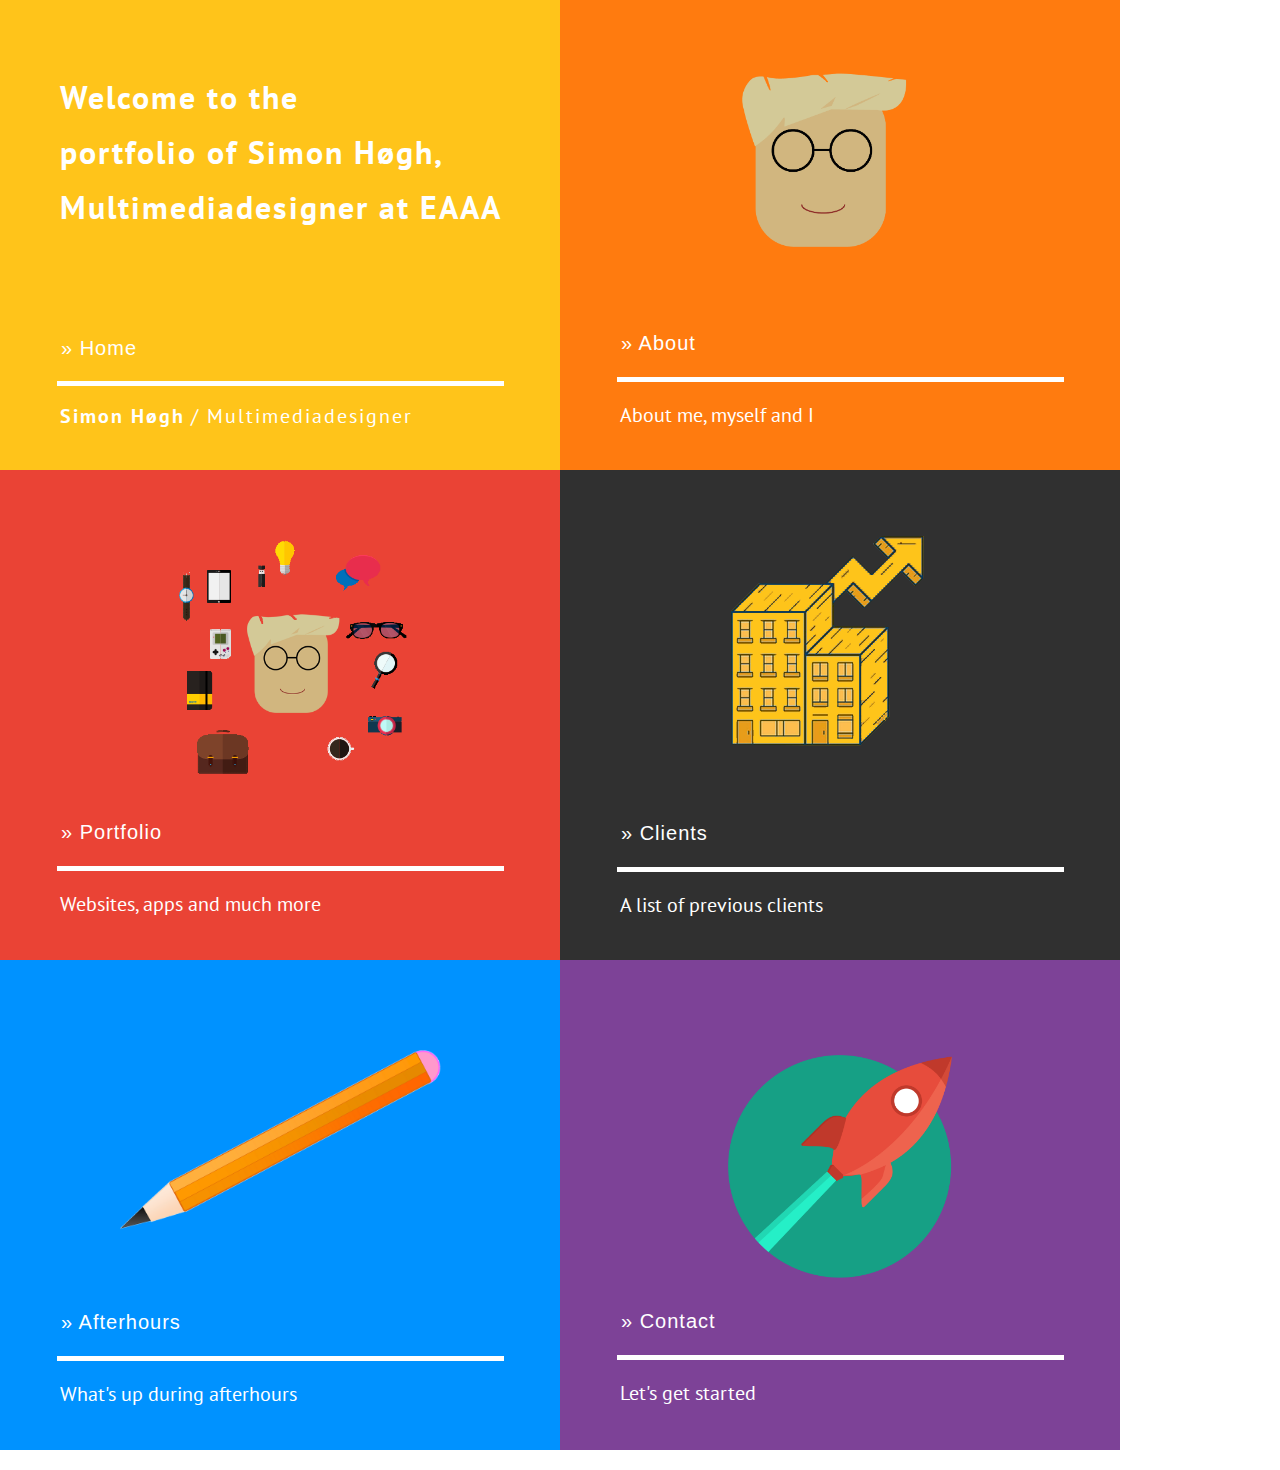
==== index.html @ ca6dc428 "portfolio" ====
<!DOCTYPE html>
<html>

<head>
    <meta charset="utf-8">
    <meta name="viewport" content="width=device-width, initial-scale=1.0">
    <title>New Project</title>
    <link rel="stylesheet" type="text/css" href="css/stylesheet.css">
    <link href="https://fonts.googleapis.com/css?family=PT+Sans" rel="stylesheet">

</head>

<body>


    <div id="squares">

        <div id="item1">

            <h1 class="margino">Welcome to the<br> portfolio of Simon Høgh,<br> Multimediadesigner at EAAA</h1>
            <button class="knapmarg btn home">» Home</button>
            <hr class="lines">
            <div class="moveo">
                <b class="lefmarg aligna">Simon Høgh</b>
                <p class="aligna"> / Multimediadesigner </p>
            </div>
        </div>


        <div id="item2">
            <center>            
                <img class="picmarg" src="images/me.png" alt="illustrative me" width="35%">
            </center>
            <button class="knapmarg btn about">» About</button>
            <hr class="lines">
            <p class="aligna aboutex">About me, myself and I</p>
        </div>



        <div id="item3">
            <center>
            <img class="portpic" src="images/work.png" alt="illustrative thinking" width="130%">
            </center>

      <button class="knapmarg btn about">» Portfolio</button>
            <hr class="lines">
            <p class="aligna aboutex">Websites, apps and much more</p>

        </div>
    </div>

    <div id="squares">
        
        
        <div id="item4">
            <center>
            <img class="clientpic" src="images/client.png" alt="illustrative building">
            </center>
            
            <button class="btn2 clienttext about">» Clients</button>
            <hr class="lines">
            <p class="aligna aboutex">A list of previous clients</p>
          </div>
        
        
        <div id="item5">
        
        <img class="afterhourpic" src="images/pencil.png" alt="illustrative pencil" width="65%">
            
            <button class="btn2  about afterhourtext">» Afterhours</button>
            <hr class="lines">
            <p class="aligna aboutex">What's up during afterhours</p>
    
        
        </div>
        
    
        
        
        
        <div id="item6">
        <center>        
            <img class="contactpic" src="images/rocket.png" alt="illustrative rocket" width="40%">
                 </center>
            
            <button class="btn2 clienttext about afterhourtext contactknap">» Contact</button>
            <hr class="lines">
            <p class="aligna aboutex">Let's get started</p>
        
        </div>
    </div>










</body>

</html>
---- css/stylesheet.css ----
html {
    margin: -0px;
    padding: -0px;
    overflow-x: hidden;
    overflow-y: hidden;
}

body {

    background-repeat: no-repeat;
    background-size: 100%;
    margin-top: -20px;
    margin-left: -0px;
    margin-right: -0px;
    margin-bottom: -0px;
    padding: -0px;
    font-family: 'PT Sans', sans-serif; 
    color: white;
    
}



#squares div {
    display: block;
    float: left;

    width: 560px;
    height: 490px;
   

}

.margino {
    margin-left: 60px;
    margin-top: 90px;
}

.picmarg{
    
    margin-top: 90px;
}

.lefmarg{
    margin-left: 60px;
  
  
}

.aligna{
    
     display: inline-block;
    vertical-align: middle;
    font-size: 20px;
}

#item1 {

background-color: #ffc41a;
line-height: 55px;   
text-align: left;  
font-size: 16px;
letter-spacing: 2px;
    

}

#item2 {
    
    background-color: #ff7b0f;
}

#item3 {
    
    background-color: #ea4335;
}

#item4 {
    background-color: #303030;
}

#item5 {
    background-color: #0092ff;
}

#item6 {
    background-color: #7d4297;
}

.lines {
    border: 0;
    border-bottom: 5px dashed #ffffff;
    background: #ffffff;
    width: 447px;
    margin-top: 4px;
   
}
    
    .btn {
    border: none;
    background-color: inherit;
 
    font-size: 20px;
    cursor: pointer;
   
}

  .btn2 {
    border: none;
    background-color: inherit;
 
    font-size: 20px;
    cursor: pointer;
   
}

.btn:hover {color: #0092ff;}

.home {color: 0092ff;}
.info {color: dodgerblue;}
.warning {color: orange;}
.danger {color: red;}
.default {color: black;}

.btn2:hover {color: #ffc41a;}

.home {color: 0092ff;}
.info {color: dodgerblue;}
.warning {color: orange;}
.danger {color: red;}
.default {color: black;}


.home{
    color: white;
    margin-left: 55px;
    letter-spacing: 1px;
    margin-bottom: 0px;
    margin-top: 30px;
}

.about{
    color: white;
    margin-left: 55px;
    letter-spacing: 1px;
    margin-bottom: 17px;
    margin-top: 33px;
}

.moveo{
    margin-top: -25px;
}

.aboutex{
    
    margin-left: 60px;
    margin-top: 12px;
    font-size: 20px;
}

.portpic{
    margin-left: -85px;
    margin-top: -10px;
    margin-bottom: -105px;
}

.knapmarg{
    margin-top: 80px;
}

.clientpic {
    
    margin-left: -60px;
    margin-top: 40px;
}

.afterhourpic {
    margin-left: 90px;
    margin-top: 40px;
}

.clienttext {
    
    margin-top: 7px;
}

.afterhourtext {
    margin-top: 57px;
}

.contactpic {
    
    margin-top: 95px;
}

.contactknap {
    
    margin-top: 27px;
    
}
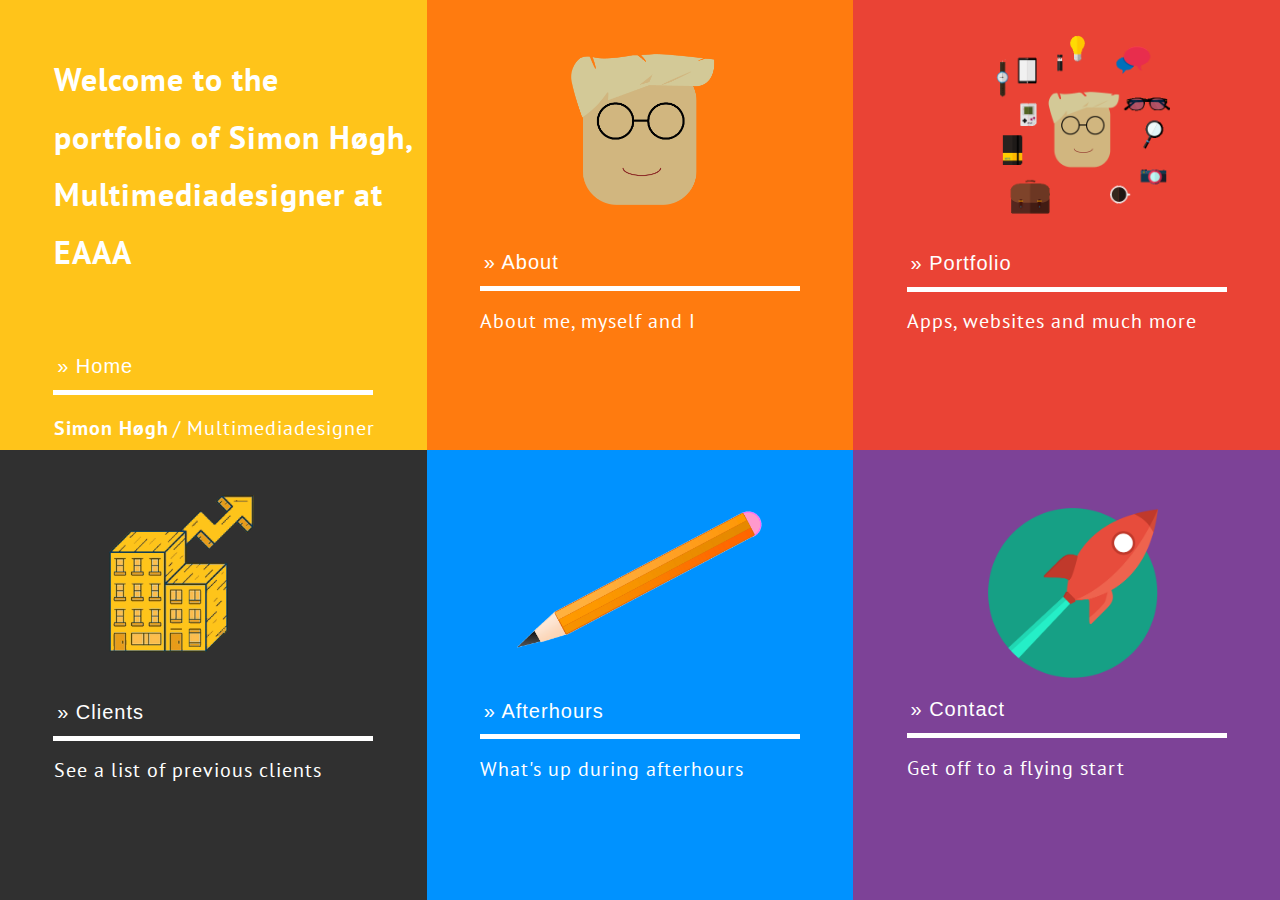
==== commit 2386be7a: "portfolio" ====
--- a/index.html
+++ b/index.html
@@ -5,7 +5,7 @@
     <meta charset="utf-8">
     <meta name="viewport" content="width=device-width, initial-scale=1.0">
     <title>New Project</title>
-    <link rel="stylesheet" type="text/css" href="css/stylesheet.css">
+    <link rel="stylesheet" type="text/css" href="css/style.css">
     <link href="https://fonts.googleapis.com/css?family=PT+Sans" rel="stylesheet">
 
 </head>
@@ -13,81 +13,83 @@
 <body>
 
 
-    <div id="squares">
+    <div class="section" id="squares">
 
         <div id="item1">
-
-            <h1 class="margino">Welcome to the<br> portfolio of Simon Høgh,<br> Multimediadesigner at EAAA</h1>
-            <button class="knapmarg btn home">» Home</button>
-            <hr class="lines">
-            <div class="moveo">
-                <b class="lefmarg aligna">Simon Høgh</b>
+            <h1 class="h1item1">Welcome to the <br> 
+                portfolio of Simon Høgh,<br>
+                Multimediadesigner at EAAA</h1>
+           
+                <button class="item1butmarg btn">» Home</button>  
+               <hr>
+            <div class="alignamarg">
+            <b class="aligna">Simon Høgh</b>
                 <p class="aligna"> / Multimediadesigner </p>
             </div>
         </div>
 
 
         <div id="item2">
-            <center>            
-                <img class="picmarg" src="images/me.png" alt="illustrative me" width="35%">
-            </center>
-            <button class="knapmarg btn about">» About</button>
-            <hr class="lines">
-            <p class="aligna aboutex">About me, myself and I</p>
+            
+            <img class="img1" src="images/me.png" alt="illustrative me" width="40%">
+            
+            <button class="item1butmarg btn">» About</button>  
+               <hr>
+            <p class="alignamarg2 aligna"> About me, myself and I </p>
+
         </div>
 
 
 
         <div id="item3">
-            <center>
-            <img class="portpic" src="images/work.png" alt="illustrative thinking" width="130%">
-            </center>
+            
+           <img class="img2" src="images/work.png" alt="me working illustration" width="130%"> 
+            
+            <button class="item1butmarg btn">» Portfolio</button>  
+               <hr>
+            <p class="alignamarg2 aligna"> Apps, websites and much more </p>
 
-      <button class="knapmarg btn about">» Portfolio</button>
-            <hr class="lines">
-            <p class="aligna aboutex">Websites, apps and much more</p>
+            </div>
+
+
+
+        <div id="item4">
+            
+            <img class="img3" src="images/client.png" alt="building with arrow" width="70%">
+            
+            <button class="item1butmarg btn2">» Clients</button>  
+               <hr>
+            <p class="alignamarg2 aligna"> See a list of previous clients </p>
 
         </div>
-    </div>
 
-    <div id="squares">
-        
-        
-        <div id="item4">
-            <center>
-            <img class="clientpic" src="images/client.png" alt="illustrative building">
-            </center>
+
+        <div id="item5">
             
-            <button class="btn2 clienttext about">» Clients</button>
-            <hr class="lines">
-            <p class="aligna aboutex">A list of previous clients</p>
-          </div>
-        
-        
-        <div id="item5">
-        
-        <img class="afterhourpic" src="images/pencil.png" alt="illustrative pencil" width="65%">
+            <img class="img4" src="images/pencil.png" alt="pencil illustration" width="65%">
             
-            <button class="btn2  about afterhourtext">» Afterhours</button>
-            <hr class="lines">
-            <p class="aligna aboutex">What's up during afterhours</p>
-    
-        
+            <button class="item1butmarg btn2">» Afterhours</button>  
+               <hr>
+            <p class="alignamarg2 aligna"> What's up during afterhours </p>
+
+
+
         </div>
-        
-    
-        
-        
-        
+
+
+
+
+
         <div id="item6">
-        <center>        
-            <img class="contactpic" src="images/rocket.png" alt="illustrative rocket" width="40%">
-                 </center>
+
+            <img class="img5" src="images/rocket.png" alt="rocket flying in space" width="40%">
             
-            <button class="btn2 clienttext about afterhourtext contactknap">» Contact</button>
-            <hr class="lines">
-            <p class="aligna aboutex">Let's get started</p>
-        
+            <button class="item1butmarg btn2">» Contact</button>  
+               <hr>
+            <p class="alignamarg2 aligna"> Get off to a flying start </p>
+
+
+
         </div>
     </div>
 
--- a/css/style.css
+++ b/css/style.css
@@ -0,0 +1,180 @@
+html {
+    margin: -0px;
+    padding: -0px;
+}
+
+body {
+
+    background-repeat: no-repeat;
+    background-size: 100%;
+   margin : 0;
+    padding: 0px;
+    font-family: 'PT Sans', sans-serif; 
+    color: white;
+    overflow-x: hidden;
+    overflow-y: hidden;
+     margin:0;
+  display:flex;
+  flex-wrap:wrap;
+  justify-content:center;
+
+    }
+
+.section {height: 100vh;}
+
+hr{
+   
+    border: 0;
+    border-bottom: 5px dashed #ffffff;
+    background: #ffffff;
+    width: 75%;
+    margin-top: 3%;
+}
+
+p, b{
+    letter-spacing: 1px;
+}
+
+
+
+.aligna{
+    
+     display: inline-block;
+    vertical-align: middle;
+    font-size: 20px;
+}
+
+.alignamarg {
+    
+    margin-left: 4.2vw;
+    margin-top: -0.6vw;
+}
+
+.alignamarg2 {
+    
+    margin-left: 4.2vw;
+    margin-top: 0.7vw;
+}
+
+.item1butmarg{
+    margin-top: 4vw;
+    margin-bottom: -1vw;
+}
+
+
+ .btn {
+    border: none;
+    background-color: inherit;
+    color: #ffffff;
+    font-size: 20px;
+     letter-spacing: 1px;
+    cursor: pointer;
+    margin-left: 4vw; 
+}
+
+.btn:hover {color: #0092ff;}
+
+.btn2 {
+    border: none;
+    background-color: inherit;
+    color: #ffffff;
+    font-size: 20px;
+     letter-spacing: 1px;
+    cursor: pointer;
+    margin-left: 4vw; 
+}
+
+.btn2:hover {color: #ffc41a;}
+
+.img1{
+    margin-left: 11.3vw;
+    margin-top: 4vw;
+    margin-bottom: -0.8vw;
+}
+
+.img2{
+    
+margin-left: -4.5vw; 
+    margin-top: -2vw;
+    margin-bottom: -5.4vw;
+    
+    
+}
+
+.img3 {
+    margin-left: 1.5vw;
+    margin-top: 2vw;
+    margin-bottom: -4.3vw;
+}
+
+.img4{
+    
+    margin-left: 5.3vw;
+    margin-top: 1.8vw;
+    margin-bottom: -1.5vw;
+}
+
+.img5{
+    
+    margin-top: 4.5vw;
+    margin-left: 10.5vw;
+    margin-bottom: -2.8vw;
+}
+
+#item1{
+    width:33.333vw; height:50vh;
+    margin: 0px;
+    background: #ffc41a;;  
+    float: left;
+    display: inline-block;
+}
+.h1item1{
+    
+    margin-left: 4.2vw;
+    margin-top: 4vw;
+    line-height: 180%;
+    letter-spacing: 1px;
+}
+
+
+
+#item2{
+    width:33.333vw; height:50vh;
+    margin: 0px;
+    background:#ff7b0f;  
+    float: left;
+    display: inline-block;
+}
+
+#item3{
+    width:33.333vw; height:50vh;
+    margin: 0px;
+    background:#ea4335;  
+    float: left;
+    display: inline-block;
+}
+
+#item4{
+    width:33.333vw; height:50vh;
+    margin: 0px;
+    background:#303030;  
+    float: left;
+    display: inline-block;
+}
+
+#item5{
+    width:33.333vw; height:50vh;
+    margin: 0px;
+    background:#0092ff;  
+    float: left;
+    display: inline-block;
+}
+
+#item6{
+    width:33.333vw; height:50vh;
+    margin: 0px;
+    background:#7d4297;  
+    float: left;
+    display: inline-block;
+}
+
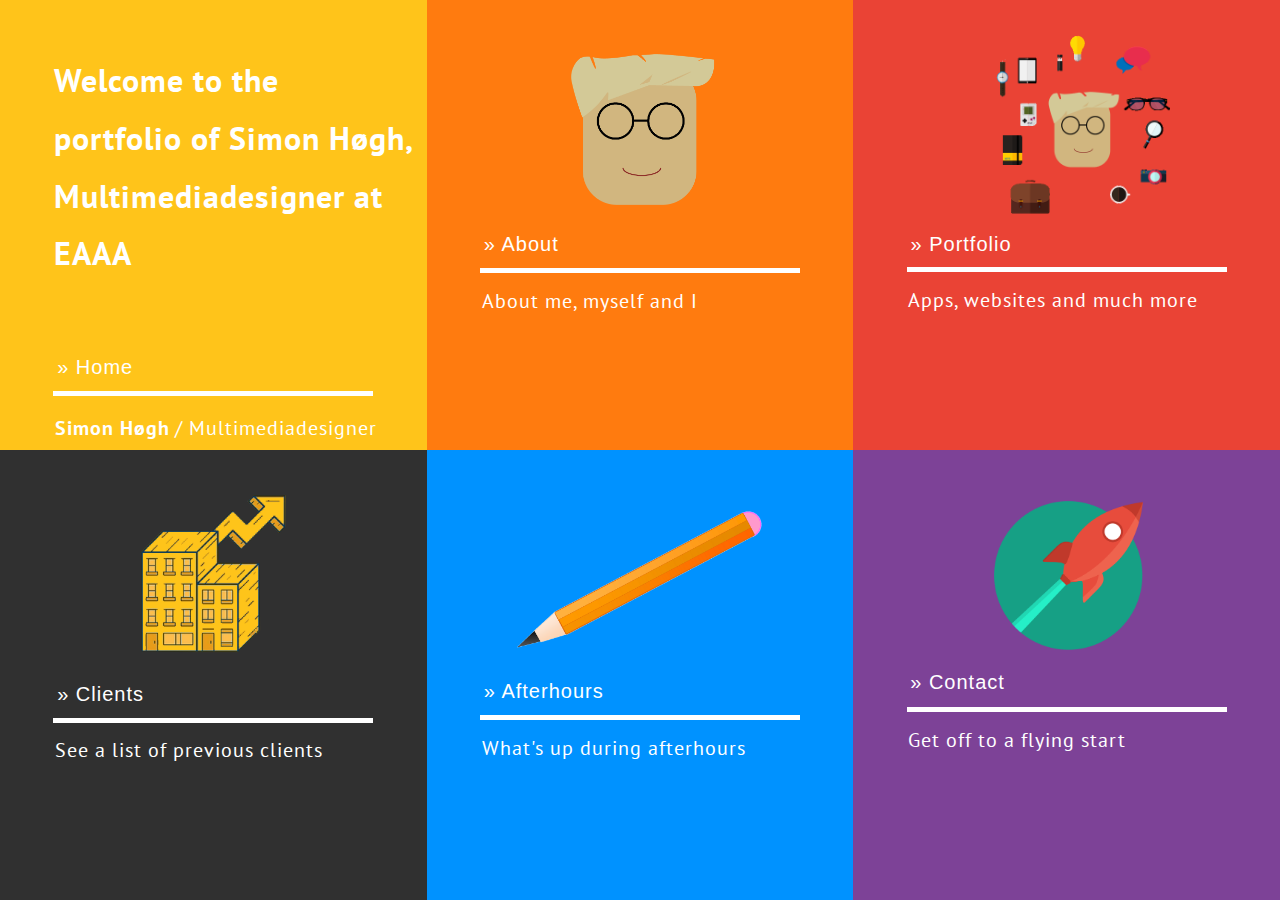
==== commit 8ba2e9b6: "portfolio" ====
--- a/index.html
+++ b/index.html
@@ -4,7 +4,7 @@
 <head>
     <meta charset="utf-8">
     <meta name="viewport" content="width=device-width, initial-scale=1.0">
-    <title>New Project</title>
+    <title>Portfolio // Simon Høgh</title>
     <link rel="stylesheet" type="text/css" href="css/style.css">
     <link href="https://fonts.googleapis.com/css?family=PT+Sans" rel="stylesheet">
 
@@ -22,7 +22,7 @@
            
                 <button class="item1butmarg btn">» Home</button>  
                <hr>
-            <div class="alignamarg">
+            <div class="alignamarg3">
             <b class="aligna">Simon Høgh</b>
                 <p class="aligna"> / Multimediadesigner </p>
             </div>
@@ -82,9 +82,9 @@
 
         <div id="item6">
 
-            <img class="img5" src="images/rocket.png" alt="rocket flying in space" width="40%">
+            <img class="img5" src="images/rocket.png" alt="rocket flying in space" width="35%">
             
-            <button class="item1butmarg btn2">» Contact</button>  
+            <button class="contactmarg btn2">» Contact</button>  
                <hr>
             <p class="alignamarg2 aligna"> Get off to a flying start </p>
 
--- a/css/style.css
+++ b/css/style.css
@@ -46,14 +46,24 @@
 
 .alignamarg {
     
-    margin-left: 4.2vw;
-    margin-top: -0.6vw;
+    margin-left: 4.3vw;
+    margin-top: -0.4vw;
+    font-size: 20px;
+}
+
+.alignamarg3 {
+    
+    margin-left: 4.3vw;
+    margin-top: -0.7vw;
+    margin-top: -0.7vw;
+    font-size: 20px;
 }
 
 .alignamarg2 {
     
-    margin-left: 4.2vw;
-    margin-top: 0.7vw;
+    margin-left: 4.3vw;
+    margin-top: 0.5vw;
+    font-size: 20px;
 }
 
 .item1butmarg{
@@ -89,36 +99,37 @@
 .img1{
     margin-left: 11.3vw;
     margin-top: 4vw;
-    margin-bottom: -0.8vw;
+    margin-bottom: -2.2vw;
 }
 
 .img2{
     
 margin-left: -4.5vw; 
     margin-top: -2vw;
-    margin-bottom: -5.4vw;
+    margin-bottom: -6.9vw;
+    
     
     
 }
 
 .img3 {
-    margin-left: 1.5vw;
+    margin-left: 4vw;
     margin-top: 2vw;
-    margin-bottom: -4.3vw;
+    margin-bottom: -5.7vw;
 }
 
 .img4{
     
     margin-left: 5.3vw;
     margin-top: 1.8vw;
-    margin-bottom: -1.5vw;
+    margin-bottom: -3vw;
 }
 
 .img5{
     
-    margin-top: 4.5vw;
-    margin-left: 10.5vw;
-    margin-bottom: -2.8vw;
+    margin-top: 4vw;
+    margin-left: 11vw;
+    margin-bottom: 3vw;
 }
 
 #item1{
@@ -131,9 +142,15 @@
 .h1item1{
     
     margin-left: 4.2vw;
-    margin-top: 4vw;
+    margin-top: 4.1vw;
     line-height: 180%;
     letter-spacing: 1px;
+}
+
+.contactmarg{
+    
+    margin-left: -19vw;
+    
 }
 
 
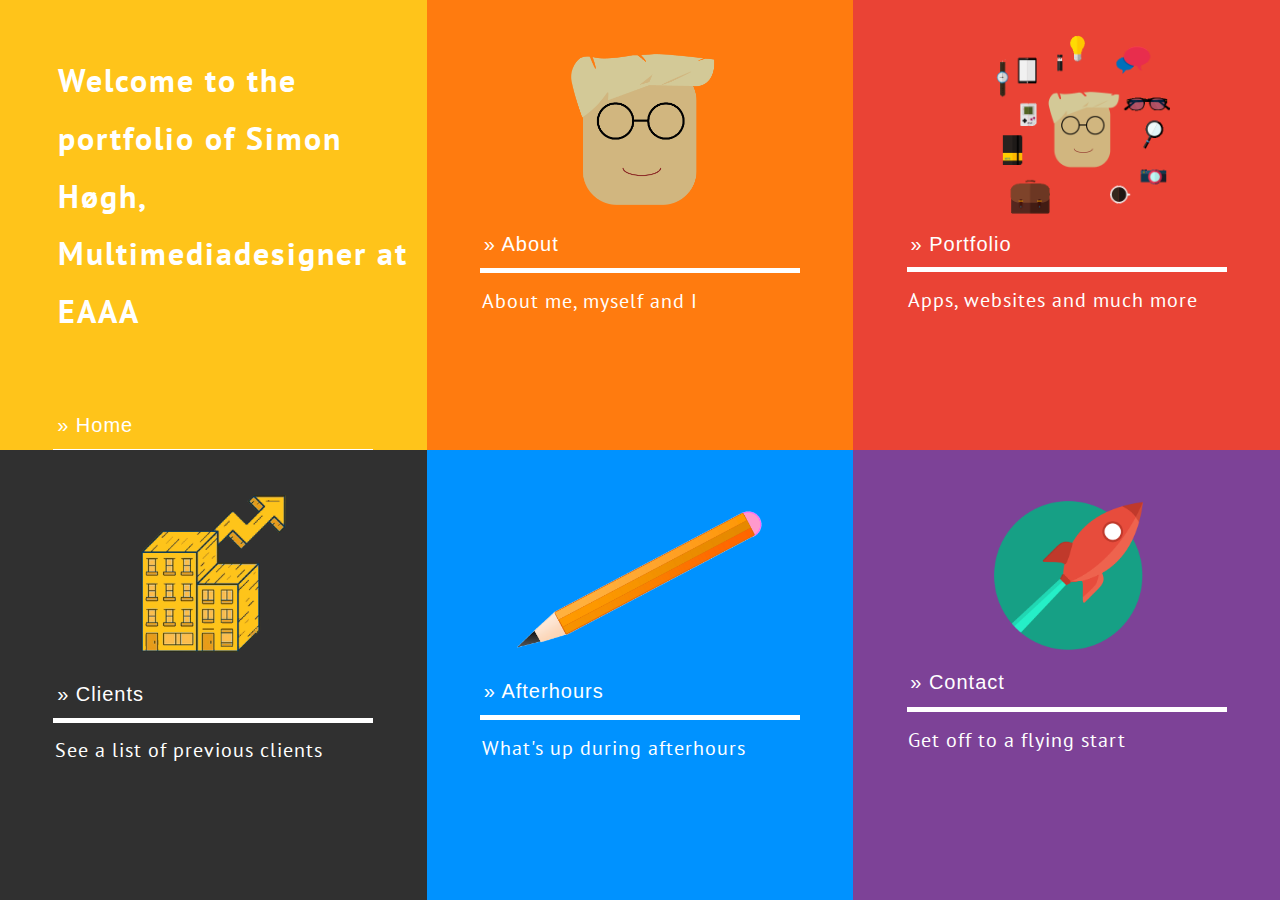
==== commit fc8a9da5: "Mobile version added" ====
--- a/index.html
+++ b/index.html
@@ -20,7 +20,7 @@
                 portfolio of Simon Høgh,<br>
                 Multimediadesigner at EAAA</h1>
            
-                <button class="item1butmarg btn">» Home</button>  
+                <button class="item1butmarg btn3 btn2">» Home</button>  
                <hr>
             <div class="alignamarg3">
             <b class="aligna">Simon Høgh</b>
--- a/css/style.css
+++ b/css/style.css
@@ -1,3 +1,205 @@
+
+@media only screen and (max-width: 768px) {
+   
+    html {
+    margin: -0px;
+    padding: -0px;
+}
+
+body {
+
+    background-repeat: no-repeat;
+    background-size: 100%;
+   margin : 0;
+    padding: 0px;
+    font-family: 'PT Sans', sans-serif; 
+    color: white;
+    margin:0;
+  display:flex;
+  flex-wrap:wrap;
+  justify-content:center;
+
+    }
+
+.section {
+    height: 100vh;
+    }
+    
+    .btn {
+    border: none;
+    background-color: inherit;
+    color: #ffffff;
+    font-size: 20px;
+     letter-spacing: 1px;
+    cursor: pointer;
+    margin-left: 4vw; 
+    margin-top: 10vw;
+}
+    
+    .btn2 {
+    border: none;
+    background-color: inherit;
+    color: #ffffff;
+    font-size: 20px;
+     letter-spacing: 1px;
+    cursor: pointer;
+    margin-left: 4vw; 
+}
+
+    
+     .btn3 {
+    border: none;
+    background-color: inherit;
+    color: #ffffff;
+    font-size: 20px;
+     letter-spacing: 1px;
+    cursor: pointer;
+    margin-left: 4vw; 
+    margin-top: 10vw;
+}
+
+    
+    hr{
+   
+    border: 0;
+    border-bottom: 4px dashed #ffffff;
+    background: #ffffff;
+    width: 90%;
+    margin-top: 3%;
+}
+    
+.aligna{
+    
+     display: inline-block;
+    vertical-align: middle;
+    font-size: 20px;
+}    
+    
+    .alignamarg2 {
+    
+    margin-left: 6vw;
+    margin-top: 0.5vw;
+    font-size: 20px;
+}
+    
+    
+    .alignamarg3 {
+    
+    margin-left: 6vw;
+    margin-top: -0.7vw;
+    margin-top: -6vw;
+    font-size: 20px;
+}
+
+    
+    
+   #item1{
+    width:100vw; height:35vh;
+    margin: 0px;
+    background: #ffc41a;;  
+    float: left;
+       display: inline-block;
+    } 
+    
+    .h1item1{
+    
+    margin-left: 7vw;
+    margin-top: 20vw;
+    line-height: 170%;
+    letter-spacing: 1px;
+    font-size: 130%;    
+       
+    }
+    
+    #item2{
+    width:100vw; height:35vh;
+    margin: 0px;
+    background:#ff7b0f;  
+    float: left;
+    display: inline-block;
+}
+
+#item3{
+    width:100vw; height:35vh;
+    margin: 0px;
+    background:#ea4335;  
+    float: left;
+    display: inline-block;
+}
+
+#item4{
+    width:100vw; height:35vh;
+    margin: 0px;
+    background:#303030;  
+    float: left;
+    display: inline-block;
+}
+
+#item5{
+    width:100vw; height:35vh;
+    margin: 0px;
+    background:#0092ff;  
+    float: left;
+    display: inline-block;
+}
+
+#item6{
+    width:100vw; height:35vh;
+    margin: 0px;
+    background:#7d4297;  
+    float: left;
+    display: inline-block;
+}
+ 
+    
+    .img1{
+    margin-left: 28.5vw;
+    margin-top: 12vw;
+    margin-bottom: -2vw;
+    width: 50%;    
+}
+    
+    .img2{
+    
+margin-left: -26.5vw; 
+    margin-top: -8vw;
+    margin-bottom: -17vw;
+    width: 150%;
+}
+    
+    .img3 {
+    margin-left: 2vw;
+    margin-top: 2vw;
+    margin-bottom: -9vw;
+    width: 95%;    
+}
+    
+    .img4{
+    
+    margin-left: 7vw;
+    margin-top: 2vw;
+    margin-bottom: 7.5vw;
+    width: 80%;
+}
+    
+    
+    .img5{
+    
+    margin-top: 13vw;
+    margin-left: 27vw;
+    margin-bottom: 6.8vw;
+    width: 45%;    
+}
+
+
+    
+}
+
+
+
+@media only screen and (min-width: 1200px) {
+  
+
 html {
     margin: -0px;
     padding: -0px;
@@ -141,11 +343,11 @@
 }
 .h1item1{
     
-    margin-left: 4.2vw;
+    margin-left: 4.5vw;
     margin-top: 4.1vw;
     line-height: 180%;
-    letter-spacing: 1px;
-}
+    letter-spacing: 2px;
+    }
 
 .contactmarg{
     
@@ -195,3 +397,5 @@
     display: inline-block;
 }
 
+}
+
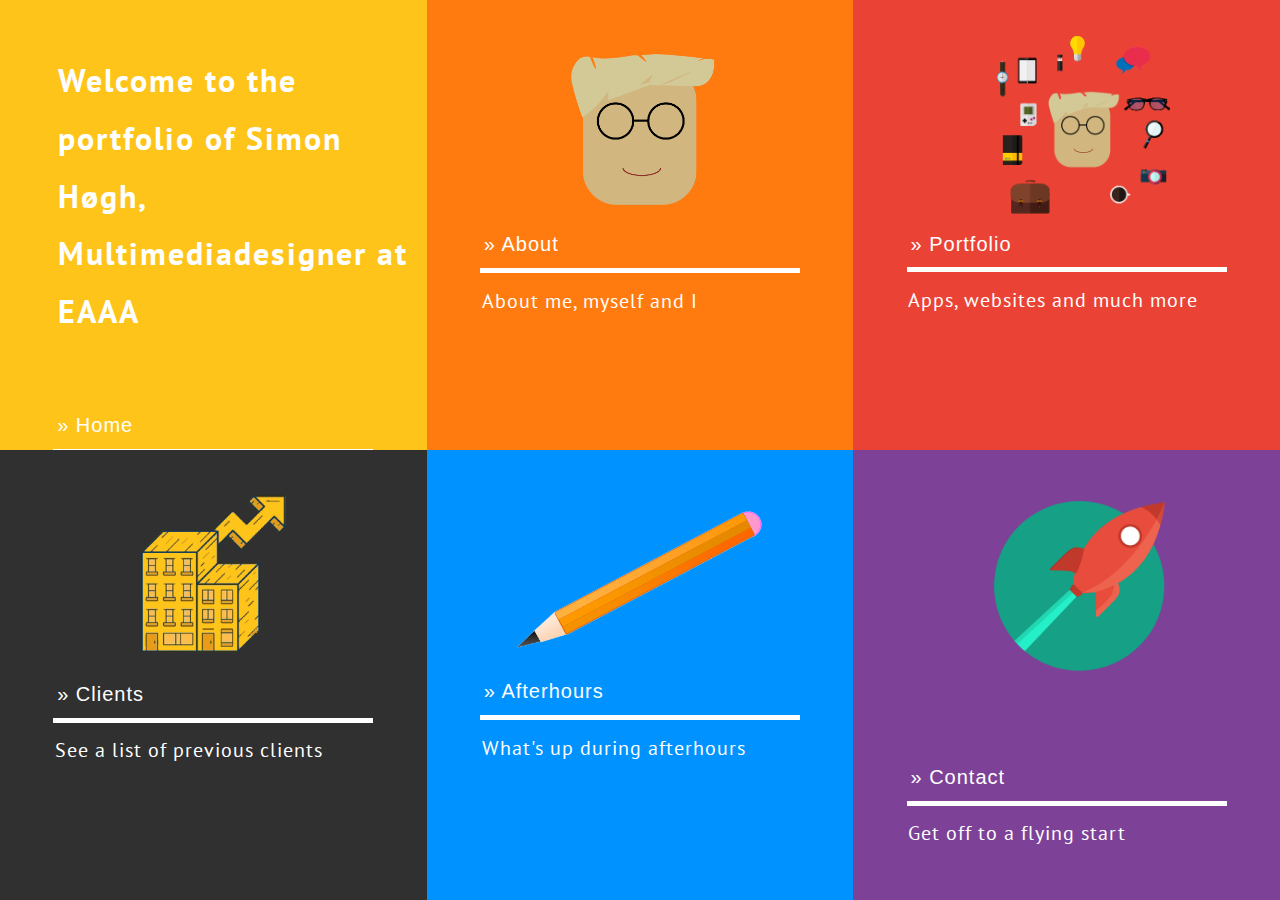
==== commit af0c9b84: "commitment" ====
--- a/index.html
+++ b/index.html
@@ -4,7 +4,7 @@
 <head>
     <meta charset="utf-8">
     <meta name="viewport" content="width=device-width, initial-scale=1.0">
-    <title>Portfolio // Simon Høgh</title>
+    <title>New Project</title>
     <link rel="stylesheet" type="text/css" href="css/style.css">
     <link href="https://fonts.googleapis.com/css?family=PT+Sans" rel="stylesheet">
 
@@ -20,9 +20,9 @@
                 portfolio of Simon Høgh,<br>
                 Multimediadesigner at EAAA</h1>
            
-                <button class="item1butmarg btn3 btn2">» Home</button>  
+                <button class="item1butmarg btn">» Home</button>  
                <hr>
-            <div class="alignamarg3">
+            <div class="alignamarg">
             <b class="aligna">Simon Høgh</b>
                 <p class="aligna"> / Multimediadesigner </p>
             </div>
@@ -82,9 +82,9 @@
 
         <div id="item6">
 
-            <img class="img5" src="images/rocket.png" alt="rocket flying in space" width="35%">
+            <img class="img5" src="images/rocket.png" alt="rocket flying in space" width="40%">
             
-            <button class="contactmarg btn2">» Contact</button>  
+            <button class="item1butmarg btn2">» Contact</button>  
                <hr>
             <p class="alignamarg2 aligna"> Get off to a flying start </p>
 
--- a/css/style.css
+++ b/css/style.css
@@ -4,6 +4,8 @@
     html {
     margin: -0px;
     padding: -0px;
+    overflow-x:hidden;
+    overflow-y: scroll;
 }
 
 body {
@@ -16,6 +18,8 @@
     color: white;
     margin:0;
   display:flex;
+    overflow-x: hidden;
+    overflow-y: scroll;
   flex-wrap:wrap;
   justify-content:center;
 
@@ -94,7 +98,7 @@
     
     
    #item1{
-    width:100vw; height:35vh;
+    width:100vw; height:100vh;
     margin: 0px;
     background: #ffc41a;;  
     float: left;
@@ -107,12 +111,13 @@
     margin-top: 20vw;
     line-height: 170%;
     letter-spacing: 1px;
-    font-size: 130%;    
+    font-size: 130%;
+    margin-bottom: 22vw;    
        
     }
     
     #item2{
-    width:100vw; height:35vh;
+    width:100vw; height:100vh;
     margin: 0px;
     background:#ff7b0f;  
     float: left;
@@ -120,7 +125,7 @@
 }
 
 #item3{
-    width:100vw; height:35vh;
+    width:100vw; height:100vh;
     margin: 0px;
     background:#ea4335;  
     float: left;
@@ -128,7 +133,7 @@
 }
 
 #item4{
-    width:100vw; height:35vh;
+    width:100vw; height:100vh;
     margin: 0px;
     background:#303030;  
     float: left;
@@ -136,7 +141,7 @@
 }
 
 #item5{
-    width:100vw; height:35vh;
+    width:100vw; height:100vh;
     margin: 0px;
     background:#0092ff;  
     float: left;
@@ -144,7 +149,7 @@
 }
 
 #item6{
-    width:100vw; height:35vh;
+    width:100vw; height:100vh;
     margin: 0px;
     background:#7d4297;  
     float: left;
@@ -154,40 +159,40 @@
     
     .img1{
     margin-left: 28.5vw;
-    margin-top: 12vw;
-    margin-bottom: -2vw;
+    margin-top: 20vw;
+    margin-bottom: 20vw;
     width: 50%;    
 }
     
     .img2{
     
 margin-left: -26.5vw; 
-    margin-top: -8vw;
-    margin-bottom: -17vw;
+    margin-top: 1vw;
+    margin-bottom: 5vw;
     width: 150%;
 }
     
     .img3 {
     margin-left: 2vw;
-    margin-top: 2vw;
-    margin-bottom: -9vw;
+    margin-top: 10vw;
+    margin-bottom: 13vw;
     width: 95%;    
 }
     
     .img4{
     
     margin-left: 7vw;
-    margin-top: 2vw;
-    margin-bottom: 7.5vw;
+    margin-top: 10vw;
+    margin-bottom: 29.5vw;
     width: 80%;
 }
     
     
     .img5{
     
-    margin-top: 13vw;
+    margin-top: 21vw;
     margin-left: 27vw;
-    margin-bottom: 6.8vw;
+    margin-bottom: 28.8vw;
     width: 45%;    
 }
 
@@ -223,7 +228,9 @@
     }
 
 .section {height: 100vh;}
-
+    
+/* frontpage */ 
+    
 hr{
    
     border: 0;
@@ -285,6 +292,18 @@
 }
 
 .btn:hover {color: #0092ff;}
+    
+    .btn4 {
+    border: none;
+    background-color: inherit;
+    color: #ffffff;
+    font-size: 20px;
+     letter-spacing: 1px;
+    cursor: pointer;
+    margin-left: 4vw; 
+}
+
+.btn4:hover {color: #303030;}
 
 .btn2 {
     border: none;
@@ -396,6 +415,278 @@
     float: left;
     display: inline-block;
 }
-
-}
-
+    
+    
+/* aboutpage */ 
+
+#item8about{
+    width:100vw; height:100vh;
+    margin: 0px;
+    background:#0092ff;  
+    float: left;
+    display: inline-block;
+    position: absolute;
+   
+}
+    
+    #item7about{
+     width:15vw; height:10vh;
+    margin-top: 28vw;
+    margin-left: 3vw;
+    background:#0092ff;  
+    float: left;
+    display: inline-block;
+    position: relative;
+    line-height: 3vh; 
+    font-size: 18px;
+    z-index: 70;
+   
+    }
+    
+  
+
+    
+    .imgme{
+        
+        margin-left: -16vw;
+        margin-top: 3vw;
+        margin-bottom: 22vw;
+        border-radius: 500px;
+        position: relative;
+        z-index: 20;
+    }    
+    
+    #infobox{
+    width:80vw; height:100vh;
+    margin: 0px;
+    background:#ff7b0f;
+    position: relative;
+    z-index: 10;  
+     margin-top: 0vh;
+     margin-left: 20vw; 
+    border-radius: 0px;
+    box-shadow: 0 0 0 0 #666;
+    
+}
+    
+    
+    .homebut2 {
+        
+        position: relative;
+        margin-left: -23vw;8
+    
+        z-index: 30; 
+    }
+    
+    .aboutext2 {
+        
+        width: 30vw;
+        height: 20vw;
+    }
+    
+    .infoh1 {
+      
+        text-align: justify;
+        letter-spacing: 2px;
+        margin-left: 10vw;
+        margin-top: 4vw;
+        
+       
+    }    
+    
+    .infop {
+        
+        letter-spacing: 2px;
+        text-align: center;
+        line-height: 5vh;
+        font-size: 20px;
+        width: 70%;
+        margin-left: 10vw;
+        text-align:justify
+    }
+    
+    .aboutimg2{
+        
+        position: relative;
+        z-index: 40;
+        margin-left: 62vw;
+        margin-top: -14.5vw;
+    
+    }
+    
+    
+    .textwidth{
+        margin-top: 1vw;
+        width: 40vw;
+    }
+    
+    .textwidth2{
+        margin-top: 10vw;
+        width: 40vw;
+        text-align: justify;
+        margin-left: 18vw;
+}
+    
+    .lal{
+        
+        margin-left: 10vw;
+        margin-top: 6vw;
+    }
+    
+    .lal1 {
+        
+        font-size: 25px;
+        margin-bottom: 0.5vw;
+        text-align: justify;
+        letter-spacing: 2px;
+    }
+    
+    .clienttext{
+     text-align: justify;
+    }
+    
+    /* Clientspage*/
+    
+    #item5about{
+    width:100vw; height:100vh;
+    margin: 0px;
+    background:#ffc41a;  
+    float: left;
+    display: inline-block;
+    position: absolute;
+   
+}
+    
+    #item4about{
+     width:15vw; height:10vh;
+    margin-top: 28vw;
+    margin-left: 3vw;
+    background:#ffc41a;  
+    float: left;
+    display: inline-block;
+    position: relative;
+    line-height: 3vh; 
+    font-size: 18px;
+    z-index: 70;
+   
+    }
+    
+  
+
+    
+    .imgme9{
+        
+        margin-left: -9vw;
+        margin-top: 3vw;
+        margin-bottom: 33vw;
+        
+        position: relative;
+        z-index: 3030303;
+    }    
+    
+    #infobox1{
+    width:80vw; height:100vh;
+    margin-top: -3vw;
+    background:#303030;
+    position: relative;
+    z-index: 10;  
+     margin-top: -2.1vh;
+     margin-left: 20vw; 
+    border-radius: 0px;
+ 
+    
+}
+    
+    
+    .homebut2 {
+        
+        position: relative;
+        margin-left: -23vw;
+    
+        z-index: 30; 
+    }
+    
+     .homebut3 {
+        
+        position: relative;
+        margin-left: -26.5vw;
+        z-index: 30; 
+    }
+    
+    .aboutext2 {
+        
+        width: 30vw;
+        height: 20vw;
+    }
+    
+    .infoh1 {
+      
+        text-align: justify;
+        letter-spacing: 2px;
+        margin-left: 10vw;
+        margin-top: 4vw;
+        
+       
+    }    
+    
+    .infop {
+        
+        letter-spacing: 2px;
+        text-align: center;
+        line-height: 5vh;
+        font-size: 20px;
+        width: 70%;
+        margin-left: 10vw;
+        text-align:justify
+    }
+    
+    .aboutimg2{
+        
+        position: relative;
+        z-index: 40;
+        margin-left: 62vw;
+        margin-top: -14.5vw;
+    
+    }
+    
+    
+    .textwidth{
+        margin-top: 1vw;
+        width: 40vw;
+    }
+    
+    .textwidth2{
+        margin-top: 10vw;
+        width: 40vw;
+        text-align: justify;
+        margin-left: 18vw;
+}
+    
+    .lal{
+        
+        margin-left: 10vw;
+        margin-top: 6vw;
+    }
+    
+    .lal4 {
+        
+        font-size: 25px;
+        margin-bottom: 0.5vw;
+        text-align: justify;
+        letter-spacing: 2px;
+        margin-top: -5vh;
+    }
+    
+    .clienttext{
+     text-align: justify;
+    margin-top: 0vh;    
+       
+    }
+    
+    
+
+
+
+   
+}
+
